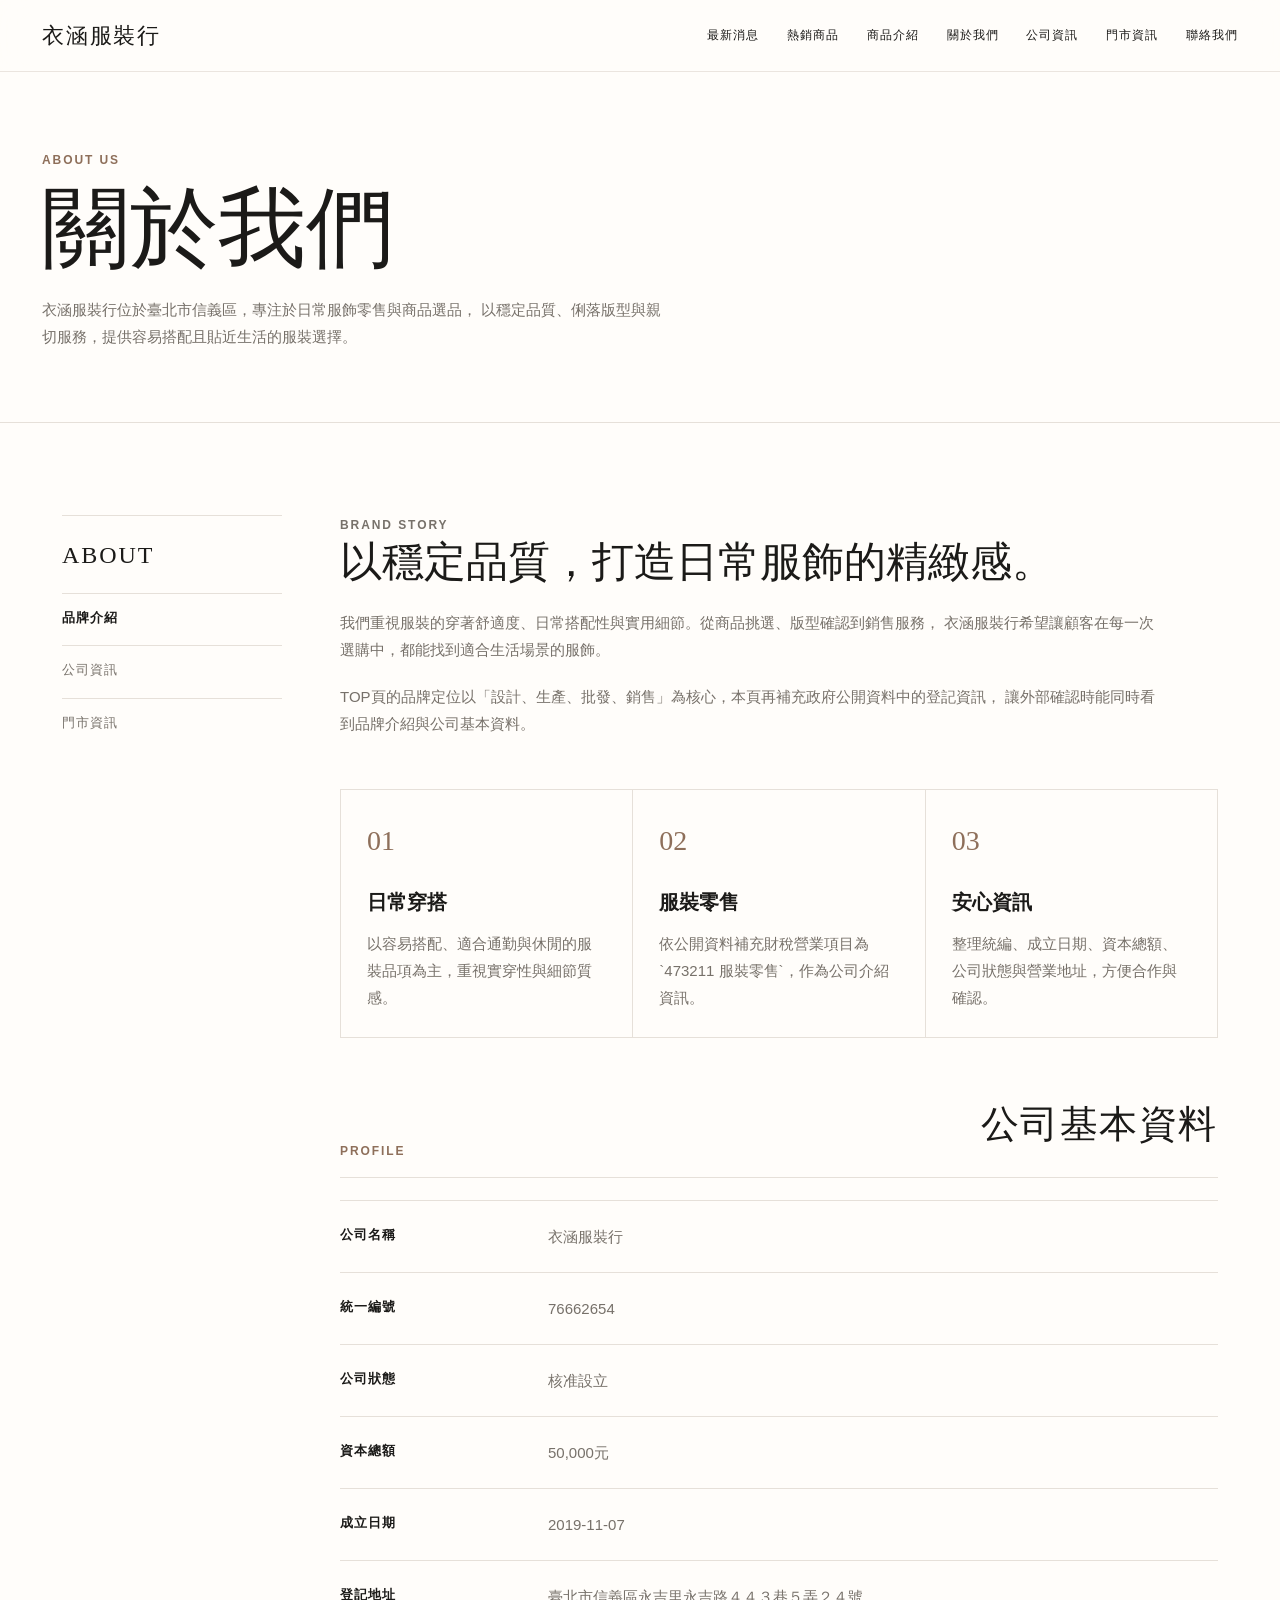
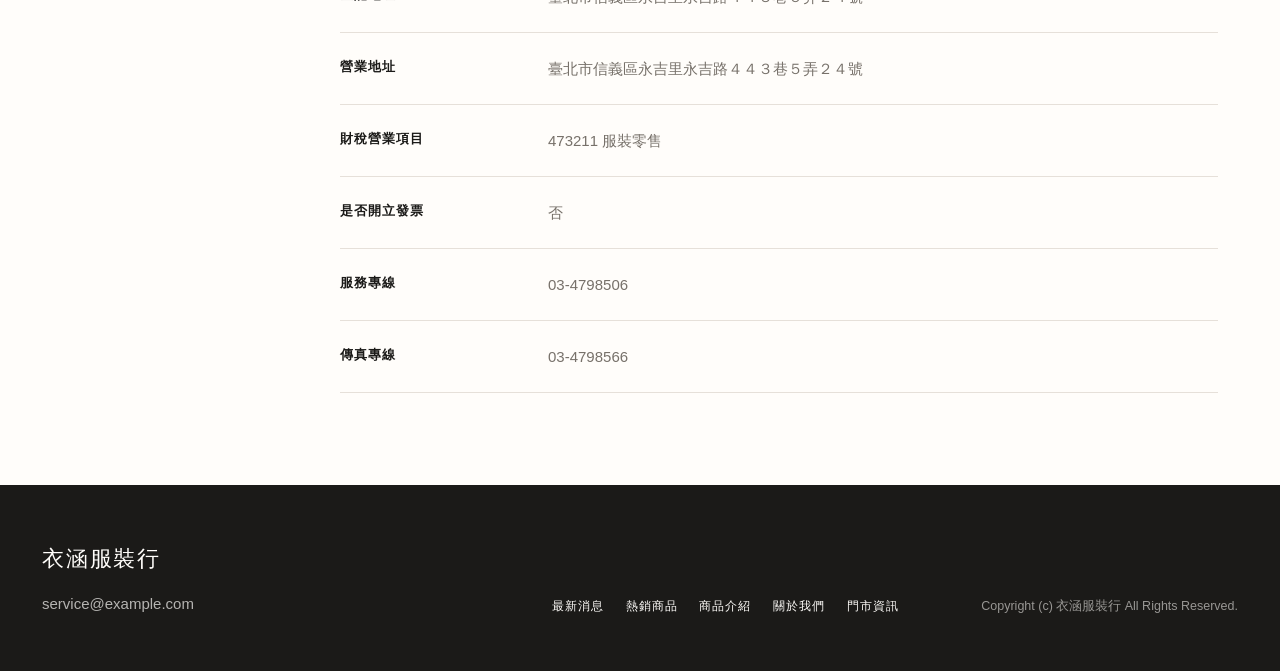
==== about.html @ 9be96568 "Add about page" ====
<!doctype html>
<html lang="zh-Hant">
  <head>
    <meta charset="utf-8">
    <meta name="viewport" content="width=device-width, initial-scale=1">
    <title>關於我們 | 衣涵服裝行</title>
    <meta
      name="description"
      content="關於衣涵服裝行。整理品牌介紹、公司登記資訊、營業項目與服裝零售相關資訊。"
    >
    <link rel="stylesheet" href="styles.css?v=about-page-1">
  </head>
  <body>
    <header class="site-header" data-header>
      <a class="brand" href="index.html#top" aria-label="衣涵服裝行 top">衣涵服裝行</a>
      <button class="menu-toggle" type="button" aria-label="開啟選單" aria-expanded="false" data-menu-toggle>
        <span></span>
        <span></span>
      </button>
      <nav class="site-nav" data-nav>
        <a href="index.html#topics">最新消息</a>
        <a href="hot.html">熱銷商品</a>
        <a href="index.html#products">商品介紹</a>
        <a href="about.html" aria-current="page">關於我們</a>
        <a href="index.html#company">公司資訊</a>
        <a href="store.html">門市資訊</a>
        <a href="#contact">聯絡我們</a>
      </nav>
    </header>

    <main>
      <section class="page-hero about-page-hero">
        <p class="eyebrow">ABOUT US</p>
        <h1>關於我們</h1>
        <p>
          衣涵服裝行位於臺北市信義區，專注於日常服飾零售與商品選品，
          以穩定品質、俐落版型與親切服務，提供容易搭配且貼近生活的服裝選擇。
        </p>
      </section>

      <section class="section inner-layout">
        <aside class="side-menu" aria-label="關於選單">
          <h2>ABOUT</h2>
          <a href="about.html" aria-current="page">品牌介紹</a>
          <a href="index.html#company">公司資訊</a>
          <a href="store.html">門市資訊</a>
        </aside>

        <div class="about-detail">
          <section class="about-intro-block">
            <div>
              <p class="eyebrow">BRAND STORY</p>
              <h2>以穩定品質，打造日常服飾的精緻感。</h2>
            </div>
            <p>
              我們重視服裝的穿著舒適度、日常搭配性與實用細節。從商品挑選、版型確認到銷售服務，
              衣涵服裝行希望讓顧客在每一次選購中，都能找到適合生活場景的服飾。
            </p>
            <p>
              TOP頁的品牌定位以「設計、生產、批發、銷售」為核心，本頁再補充政府公開資料中的登記資訊，
              讓外部確認時能同時看到品牌介紹與公司基本資料。
            </p>
          </section>

          <section class="about-feature-grid" aria-label="服務特色">
            <article>
              <span>01</span>
              <h3>日常穿搭</h3>
              <p>以容易搭配、適合通勤與休閒的服裝品項為主，重視實穿性與細節質感。</p>
            </article>
            <article>
              <span>02</span>
              <h3>服裝零售</h3>
              <p>依公開資料補充財稅營業項目為 `473211 服裝零售`，作為公司介紹資訊。</p>
            </article>
            <article>
              <span>03</span>
              <h3>安心資訊</h3>
              <p>整理統編、成立日期、資本總額、公司狀態與營業地址，方便合作與確認。</p>
            </article>
          </section>

          <section class="about-profile-section">
            <div class="section-heading store-heading">
              <p class="eyebrow">PROFILE</p>
              <h2>公司基本資料</h2>
            </div>
            <div class="company-table" role="table" aria-label="公司基本資料">
              <div role="row">
                <strong role="cell">公司名稱</strong>
                <span role="cell">衣涵服裝行</span>
              </div>
              <div role="row">
                <strong role="cell">統一編號</strong>
                <span role="cell">76662654</span>
              </div>
              <div role="row">
                <strong role="cell">公司狀態</strong>
                <span role="cell">核准設立</span>
              </div>
              <div role="row">
                <strong role="cell">資本總額</strong>
                <span role="cell">50,000元</span>
              </div>
              <div role="row">
                <strong role="cell">成立日期</strong>
                <span role="cell">2019-11-07</span>
              </div>
              <div role="row">
                <strong role="cell">登記地址</strong>
                <span role="cell">臺北市信義區永吉里永吉路４４３巷５弄２４號</span>
              </div>
              <div role="row">
                <strong role="cell">營業地址</strong>
                <span role="cell">臺北市信義區永吉里永吉路４４３巷５弄２４號</span>
              </div>
              <div role="row">
                <strong role="cell">財稅營業項目</strong>
                <span role="cell">473211 服裝零售</span>
              </div>
              <div role="row">
                <strong role="cell">是否開立發票</strong>
                <span role="cell">否</span>
              </div>
              <div role="row">
                <strong role="cell">服務專線</strong>
                <span role="cell">03-4798506</span>
              </div>
              <div role="row">
                <strong role="cell">傳真專線</strong>
                <span role="cell">03-4798566</span>
              </div>
            </div>
          </section>
        </div>
      </section>
    </main>

    <footer class="site-footer" id="contact">
      <div>
        <a class="brand" href="index.html#top">衣涵服裝行</a>
        <p>service@example.com</p>
      </div>
      <nav aria-label="頁尾導覽">
        <a href="index.html#topics">最新消息</a>
        <a href="hot.html">熱銷商品</a>
        <a href="index.html#products">商品介紹</a>
        <a href="about.html">關於我們</a>
        <a href="store.html">門市資訊</a>
      </nav>
      <small>Copyright (c) 衣涵服裝行 All Rights Reserved.</small>
    </footer>

    <script src="script.js"></script>
  </body>
</html>
---- styles.css ----
:root {
  --ink: #1b1a18;
  --muted: #77716a;
  --line: #e6e0d9;
  --paper: #fffdfa;
  --soft: #f4f0eb;
  --accent: #8e6f5a;
  --green: #496458;
}

* {
  box-sizing: border-box;
}

html {
  scroll-behavior: smooth;
}

body {
  margin: 0;
  background: var(--paper);
  color: var(--ink);
  font-family: "Helvetica Neue", Arial, "Hiragino Kaku Gothic ProN", Meiryo, sans-serif;
  font-size: 15px;
  line-height: 1.8;
}

a {
  color: inherit;
  text-decoration: none;
}

img {
  display: block;
  width: 100%;
}

.site-header {
  position: fixed;
  z-index: 20;
  top: 0;
  left: 0;
  right: 0;
  display: flex;
  align-items: center;
  justify-content: space-between;
  min-height: 72px;
  padding: 0 42px;
  background: rgba(255, 253, 250, 0.86);
  border-bottom: 1px solid rgba(230, 224, 217, 0.8);
  backdrop-filter: blur(16px);
  transition: background 0.25s ease, min-height 0.25s ease;
}

.site-header.is-scrolled {
  min-height: 60px;
  background: rgba(255, 253, 250, 0.96);
}

.brand {
  font-family: Georgia, "Times New Roman", serif;
  font-size: 22px;
  letter-spacing: 0.08em;
  white-space: nowrap;
}

.site-nav {
  display: flex;
  align-items: center;
  gap: 28px;
  font-size: 12px;
  letter-spacing: 0.08em;
}

.site-nav a {
  position: relative;
  padding: 6px 0;
}

.site-nav a::after {
  position: absolute;
  left: 0;
  right: 0;
  bottom: 0;
  height: 1px;
  background: currentColor;
  content: "";
  transform: scaleX(0);
  transform-origin: left;
  transition: transform 0.25s ease;
}

.site-nav a:hover::after {
  transform: scaleX(1);
}

.menu-toggle {
  display: none;
  width: 42px;
  height: 42px;
  padding: 0;
  background: transparent;
  border: 0;
}

.menu-toggle span {
  display: block;
  width: 24px;
  height: 1px;
  margin: 7px auto;
  background: var(--ink);
}

.hero {
  position: relative;
  min-height: 92vh;
  display: grid;
  align-items: end;
  overflow: hidden;
  background: #ddd7d0;
}

.hero-slides,
.hero-slide,
.hero-slide picture,
.hero-slide img {
  position: absolute;
  inset: 0;
  height: 100%;
}

.hero-slide {
  display: grid;
  align-items: end;
  opacity: 0;
  visibility: hidden;
  transition: opacity 1s ease, visibility 1s ease;
}

.hero-slide.is-active {
  opacity: 1;
  visibility: visible;
}

.hero-slide img {
  object-fit: cover;
  object-position: center;
  filter: saturate(0.9);
  transform: scale(1.03);
  transition: transform 6s ease;
}

.hero-slide.is-active img {
  transform: scale(1);
}

.hero::after {
  position: absolute;
  inset: 0;
  background: linear-gradient(90deg, rgba(20, 18, 15, 0.5), rgba(20, 18, 15, 0.1) 55%, rgba(20, 18, 15, 0));
  content: "";
}

.hero-copy {
  position: relative;
  z-index: 1;
  max-width: 720px;
  padding: 128px 42px 84px;
  color: #fffdfa;
  align-self: end;
  text-shadow: 0 2px 18px rgba(20, 18, 15, 0.32);
}

.hero-controls {
  position: absolute;
  z-index: 2;
  right: 42px;
  bottom: 42px;
  display: flex;
  gap: 12px;
}

.hero-dot {
  width: 34px;
  height: 2px;
  padding: 10px 0;
  background: transparent;
  border: 0;
  cursor: pointer;
}

.hero-dot::before {
  display: block;
  width: 100%;
  height: 2px;
  background: rgba(255, 253, 250, 0.45);
  content: "";
  transition: background 0.25s ease, transform 0.25s ease;
}

.hero-dot.is-active::before,
.hero-dot:hover::before {
  background: #fffdfa;
  transform: scaleY(1.5);
}

.eyebrow {
  margin: 0 0 14px;
  color: var(--accent);
  font-size: 12px;
  font-weight: 700;
  letter-spacing: 0.16em;
}

.hero-copy .eyebrow {
  color: #f6eee3;
}

h1,
h2,
h3,
p {
  overflow-wrap: anywhere;
}

h1 {
  margin: 0;
  font-family: Georgia, "Times New Roman", serif;
  font-size: clamp(44px, 7vw, 88px);
  font-weight: 400;
  line-height: 0.98;
}

.hero-copy p:not(.eyebrow) {
  max-width: 520px;
  margin: 28px 0;
}

.text-link {
  display: inline-flex;
  align-items: center;
  gap: 12px;
  font-size: 12px;
  font-weight: 700;
  letter-spacing: 0.12em;
}

.text-link::after {
  width: 54px;
  height: 1px;
  background: currentColor;
  content: "";
}

.announcement {
  display: flex;
  justify-content: center;
  gap: 28px;
  padding: 18px 24px;
  border-bottom: 1px solid var(--line);
  color: var(--green);
  font-size: 12px;
  font-weight: 700;
  letter-spacing: 0.1em;
  text-align: center;
}

.announcement p {
  margin: 0;
}

.announcement a {
  border-bottom: 1px solid currentColor;
}

.section {
  max-width: 1240px;
  margin: 0 auto;
  padding: 92px 42px;
}

.section-heading {
  display: flex;
  align-items: end;
  justify-content: space-between;
  gap: 28px;
  margin-bottom: 34px;
  border-bottom: 1px solid var(--line);
}

.section-heading h2 {
  margin: 0 0 18px;
  font-family: Georgia, "Times New Roman", serif;
  font-size: 38px;
  font-weight: 400;
  letter-spacing: 0.04em;
}

.topics-section {
  padding-bottom: 64px;
}

.topics-list {
  display: grid;
  grid-template-columns: 1.4fr 1fr 1fr;
  gap: 1px;
  background: var(--line);
  border: 1px solid var(--line);
}

.topic-card {
  min-height: 240px;
  padding: 30px;
  background: var(--paper);
}

.topic-card time {
  color: var(--muted);
  font-size: 12px;
  letter-spacing: 0.08em;
}

.topic-card h3 {
  margin: 20px 0 12px;
  font-size: 20px;
  line-height: 1.45;
}

.topic-card p {
  margin: 0 0 24px;
  color: var(--muted);
}

.topic-card a {
  font-size: 11px;
  font-weight: 700;
  letter-spacing: 0.12em;
  border-bottom: 1px solid currentColor;
}

.featured-topic {
  background: var(--soft);
}

.split-feature {
  display: grid;
  grid-template-columns: minmax(0, 1fr) minmax(320px, 0.8fr);
  gap: 60px;
  align-items: center;
  max-width: none;
  padding-left: 0;
  background: #fbf8f3;
}

.feature-image {
  min-height: 620px;
}

.feature-image img {
  height: 100%;
  min-height: 620px;
  object-fit: cover;
}

.feature-copy {
  max-width: 560px;
  padding-right: 42px;
}

.feature-copy h2 {
  margin: 0 0 24px;
  font-family: Georgia, "Times New Roman", serif;
  font-size: 42px;
  font-weight: 400;
  line-height: 1.25;
}

.feature-copy > p:not(.eyebrow) {
  color: var(--muted);
}

.stats {
  display: grid;
  grid-template-columns: repeat(3, 1fr);
  gap: 1px;
  margin: 34px 0 0;
  background: var(--line);
  border: 1px solid var(--line);
}

.stats div {
  padding: 18px;
  background: var(--paper);
}

.stats dt {
  font-family: Georgia, "Times New Roman", serif;
  font-size: 30px;
}

.stats dd {
  margin: 0;
  color: var(--muted);
  font-size: 12px;
}

.product-grid {
  display: grid;
  grid-template-columns: repeat(4, minmax(0, 1fr));
  gap: 22px;
}

.product-card {
  position: relative;
}

.product-card img {
  aspect-ratio: 3 / 4;
  object-fit: cover;
  background: var(--soft);
}

.product-card div {
  display: grid;
  gap: 4px;
  padding: 16px 0 0;
}

.product-card span {
  color: var(--accent);
  font-size: 11px;
  font-weight: 700;
  letter-spacing: 0.12em;
}

.product-card h3 {
  margin: 0;
  font-size: 16px;
  font-weight: 500;
}

.product-card p {
  margin: 0;
  color: var(--muted);
  font-size: 13px;
}

.company-section {
  padding-top: 48px;
}

.company-table {
  border-top: 1px solid var(--line);
}

.company-table div {
  display: grid;
  grid-template-columns: 180px 1fr;
  gap: 28px;
  padding: 22px 0;
  border-bottom: 1px solid var(--line);
}

.company-table strong {
  font-size: 13px;
  letter-spacing: 0.08em;
}

.company-table span {
  color: var(--muted);
}

.page-hero {
  padding: 150px 42px 72px;
  background: var(--soft);
  border-bottom: 1px solid var(--line);
}

.page-hero h1 {
  margin: 0;
  color: var(--ink);
}

.page-hero p:not(.eyebrow) {
  max-width: 620px;
  margin: 24px 0 0;
  color: var(--muted);
}

.about-page-hero {
  background:
    linear-gradient(90deg, rgba(255, 253, 250, 0.94), rgba(255, 253, 250, 0.78)),
    url("https://images.unsplash.com/photo-1496747611176-843222e1e57c?auto=format&fit=crop&w=1600&q=82") center / cover;
}

.inner-layout {
  display: grid;
  grid-template-columns: 220px minmax(0, 1fr);
  gap: 58px;
  align-items: start;
}

.side-menu {
  position: sticky;
  top: 96px;
  display: grid;
  gap: 4px;
  border-top: 1px solid var(--line);
}

.side-menu h2 {
  margin: 0;
  padding: 18px 0 12px;
  font-family: Georgia, "Times New Roman", serif;
  font-size: 24px;
  font-weight: 400;
  letter-spacing: 0.08em;
}

.side-menu a {
  padding: 12px 0;
  border-top: 1px solid var(--line);
  color: var(--muted);
  font-size: 13px;
  letter-spacing: 0.08em;
}

.side-menu a[aria-current="page"] {
  color: var(--ink);
  font-weight: 700;
}

.store-heading {
  margin-bottom: 22px;
}

.store-list {
  display: grid;
  gap: 1px;
  background: var(--line);
  border: 1px solid var(--line);
}

.store-card {
  display: grid;
  grid-template-columns: minmax(210px, 0.34fr) minmax(0, 1fr);
  gap: 32px;
  padding: 28px 30px;
  background: var(--paper);
}

.store-card h3 {
  margin: 0;
  font-size: 20px;
  line-height: 1.45;
}

.store-card dl {
  display: grid;
  gap: 10px;
  margin: 0;
}

.store-card dl div {
  display: grid;
  grid-template-columns: 82px minmax(0, 1fr);
  gap: 18px;
}

.store-card dt {
  color: var(--ink);
  font-size: 13px;
  font-weight: 700;
  letter-spacing: 0.08em;
}

.store-card dd {
  margin: 0;
  color: var(--muted);
}

.about-detail {
  display: grid;
  gap: 52px;
}

.about-intro-block {
  display: grid;
  gap: 20px;
  max-width: 820px;
}

.about-intro-block h2 {
  margin: 0;
  font-family: Georgia, "Times New Roman", serif;
  font-size: 42px;
  font-weight: 400;
  line-height: 1.25;
}

.about-intro-block p {
  margin: 0;
  color: var(--muted);
}

.about-feature-grid {
  display: grid;
  grid-template-columns: repeat(3, minmax(0, 1fr));
  gap: 1px;
  background: var(--line);
  border: 1px solid var(--line);
}

.about-feature-grid article {
  min-height: 220px;
  padding: 26px;
  background: var(--paper);
}

.about-feature-grid span {
  color: var(--accent);
  font-family: Georgia, "Times New Roman", serif;
  font-size: 28px;
}

.about-feature-grid h3 {
  margin: 18px 0 10px;
  font-size: 20px;
}

.about-feature-grid p {
  margin: 0;
  color: var(--muted);
}

.catalog-hero {
  background: #fbf8f3;
}

.catalog-section {
  max-width: 1440px;
}

.catalog-toolbar {
  display: flex;
  align-items: center;
  justify-content: space-between;
  gap: 24px;
  margin-bottom: 28px;
  padding-bottom: 18px;
  border-bottom: 1px solid var(--line);
  color: var(--muted);
  font-size: 13px;
}

.breadcrumbs {
  display: flex;
  gap: 10px;
}

.catalog-toolbar label {
  display: flex;
  align-items: center;
  gap: 12px;
}

.catalog-toolbar select {
  min-width: 150px;
  padding: 8px 30px 8px 10px;
  background: var(--paper);
  border: 1px solid var(--line);
  border-radius: 0;
  color: var(--ink);
  font: inherit;
}

.hot-product-grid {
  display: grid;
  grid-template-columns: repeat(4, minmax(0, 1fr));
  gap: 20px;
}

.hot-product-card img {
  aspect-ratio: 4 / 5;
  object-fit: cover;
  background: var(--soft);
}

.hot-product-card h2 {
  margin: 12px 0 4px;
  font-size: 14px;
  font-weight: 500;
  line-height: 1.5;
}

.price {
  display: flex;
  gap: 10px;
  margin: 0;
  font-size: 13px;
  line-height: 1.5;
}

.price s {
  color: var(--ink);
}

.price span {
  color: #b2443a;
}

.sizes {
  margin: 6px 0 0;
  color: var(--muted);
  font-size: 13px;
  letter-spacing: 0.04em;
}

.site-footer {
  display: grid;
  grid-template-columns: 1.2fr 1fr auto;
  gap: 28px;
  align-items: end;
  padding: 54px 42px;
  background: var(--ink);
  color: #fffdfa;
}

.site-footer p {
  margin: 12px 0 0;
  color: rgba(255, 253, 250, 0.68);
}

.site-footer nav {
  display: flex;
  flex-wrap: wrap;
  gap: 22px;
  font-size: 12px;
  letter-spacing: 0.08em;
}

.site-footer small {
  color: rgba(255, 253, 250, 0.55);
}

@media (max-width: 900px) {
  .site-header {
    padding: 0 22px;
  }

  .menu-toggle {
    display: block;
  }

  .site-nav {
    position: fixed;
    top: 60px;
    left: 0;
    right: 0;
    display: none;
    padding: 24px 22px 30px;
    background: rgba(255, 253, 250, 0.98);
    border-bottom: 1px solid var(--line);
  }

  .site-nav.is-open {
    display: grid;
    gap: 12px;
  }

  .hero {
    min-height: 86vh;
  }

  .hero-copy {
    padding: 112px 24px 64px;
  }

  .hero-controls {
    right: 24px;
    bottom: 28px;
  }

  .announcement {
    flex-direction: column;
    gap: 6px;
  }

  .section {
    padding: 72px 24px;
  }

  .topics-list,
  .product-grid,
  .hot-product-grid {
    grid-template-columns: repeat(2, minmax(0, 1fr));
  }

  .featured-topic {
    grid-column: 1 / -1;
  }

  .split-feature {
    grid-template-columns: 1fr;
    gap: 34px;
    padding-left: 0;
    padding-right: 0;
  }

  .feature-image,
  .feature-image img {
    min-height: 460px;
  }

  .feature-copy {
    max-width: none;
    padding: 0 24px 72px;
  }

  .site-footer {
    grid-template-columns: 1fr;
  }

  .page-hero {
    padding: 128px 24px 56px;
  }

  .inner-layout {
    grid-template-columns: 1fr;
    gap: 34px;
  }

  .side-menu {
    position: static;
  }

  .store-card {
    grid-template-columns: 1fr;
    gap: 16px;
    padding: 24px;
  }

  .about-feature-grid {
    grid-template-columns: 1fr;
  }

  .catalog-toolbar {
    align-items: stretch;
    flex-direction: column;
  }
}

@media (max-width: 560px) {
  .brand {
    font-size: 18px;
  }

  h1 {
    font-size: 42px;
  }

  .section-heading {
    display: block;
  }

  .topics-list,
  .product-grid,
  .hot-product-grid,
  .stats {
    grid-template-columns: 1fr;
  }

  .topic-card {
    min-height: auto;
    padding: 24px;
  }

  .feature-copy h2,
  .section-heading h2 {
    font-size: 32px;
  }

  .company-table div {
    grid-template-columns: 1fr;
    gap: 8px;
  }

  .store-card dl div {
    grid-template-columns: 1fr;
    gap: 2px;
  }
}
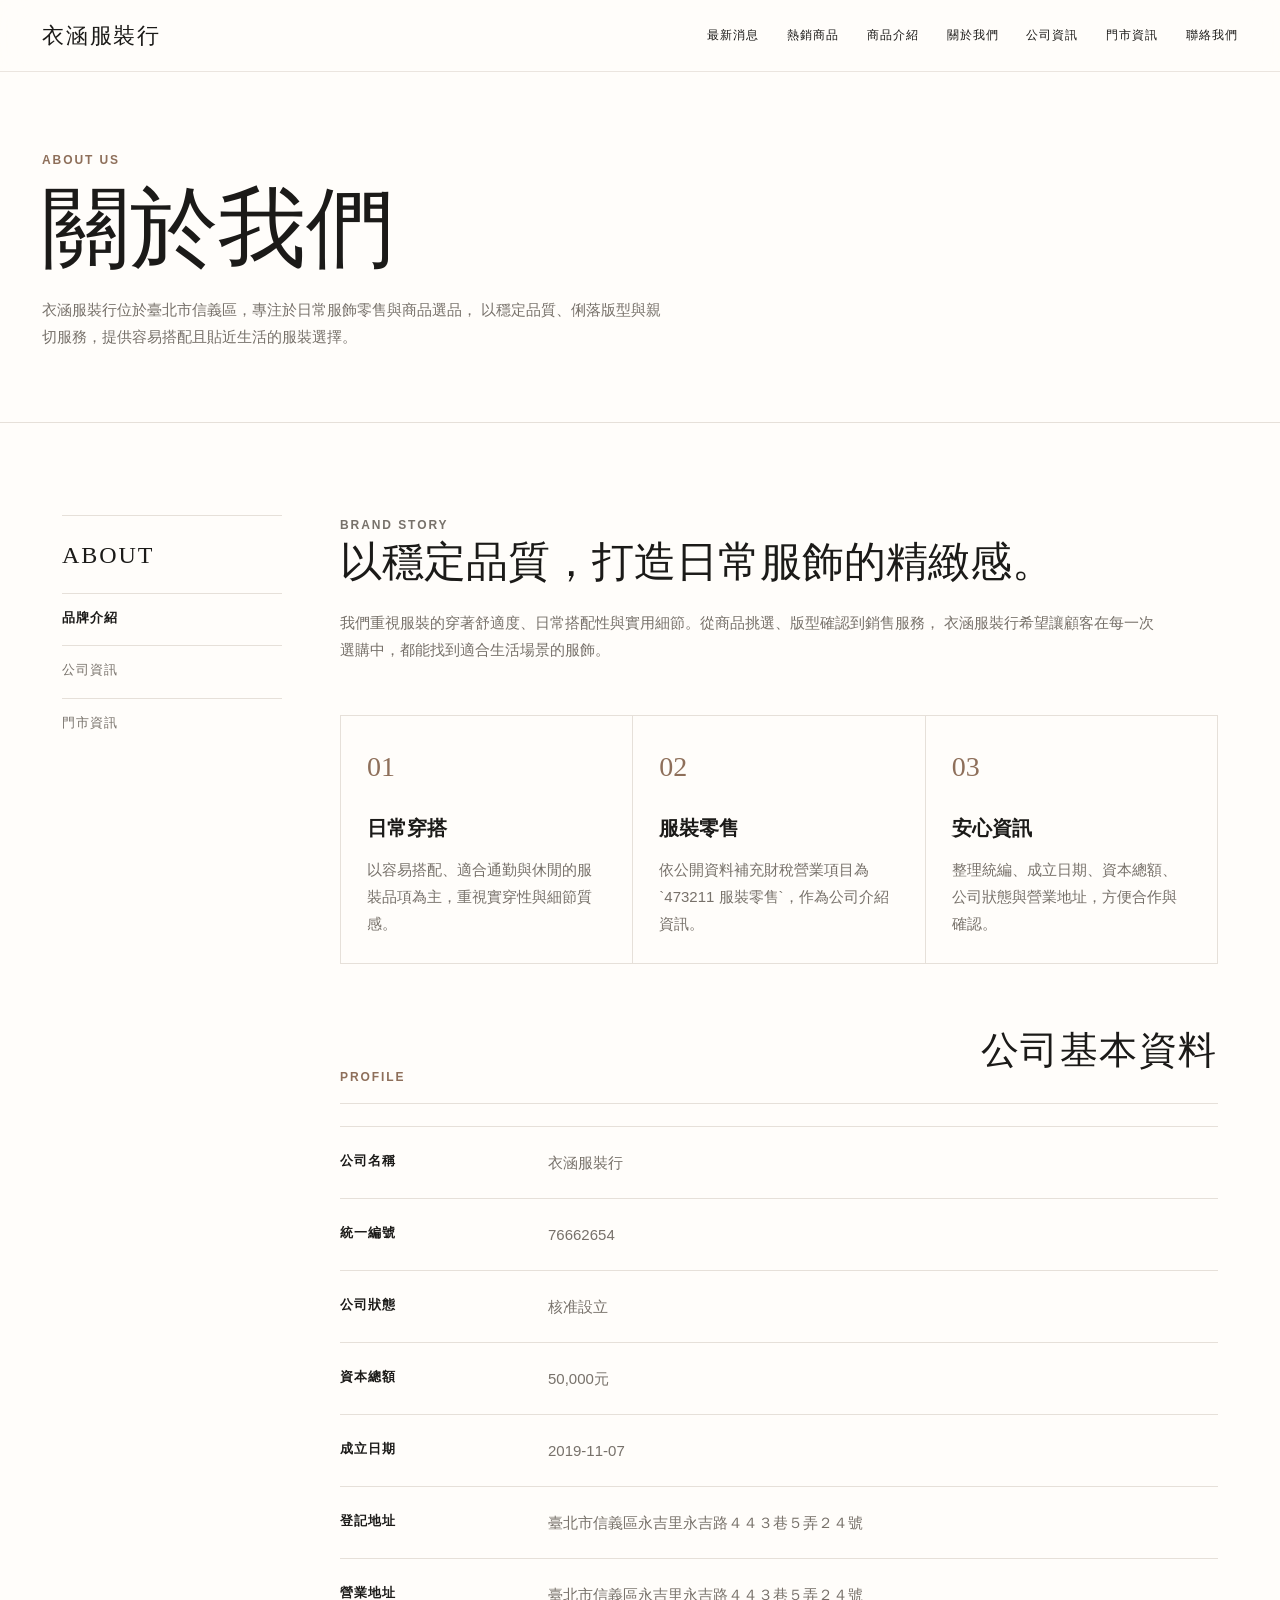
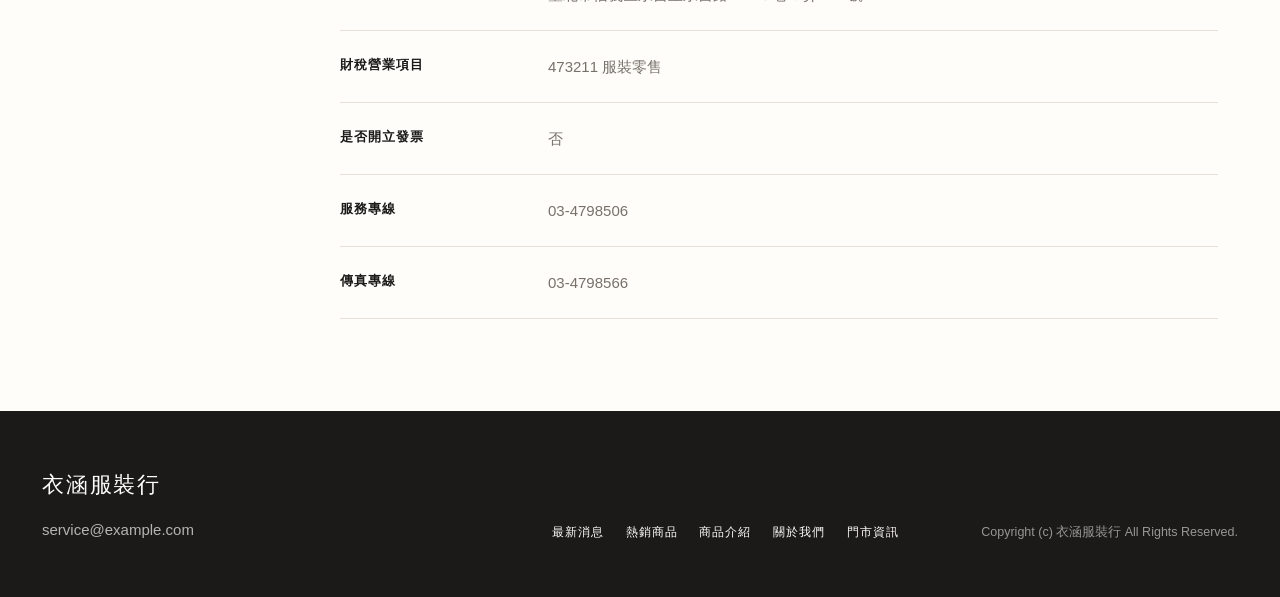
==== commit 158a4cb1: "Remove about page explanation" ====
--- a/about.html
+++ b/about.html
@@ -55,10 +55,6 @@
             <p>
               我們重視服裝的穿著舒適度、日常搭配性與實用細節。從商品挑選、版型確認到銷售服務，
               衣涵服裝行希望讓顧客在每一次選購中，都能找到適合生活場景的服飾。
-            </p>
-            <p>
-              TOP頁的品牌定位以「設計、生產、批發、銷售」為核心，本頁再補充政府公開資料中的登記資訊，
-              讓外部確認時能同時看到品牌介紹與公司基本資料。
             </p>
           </section>
 
